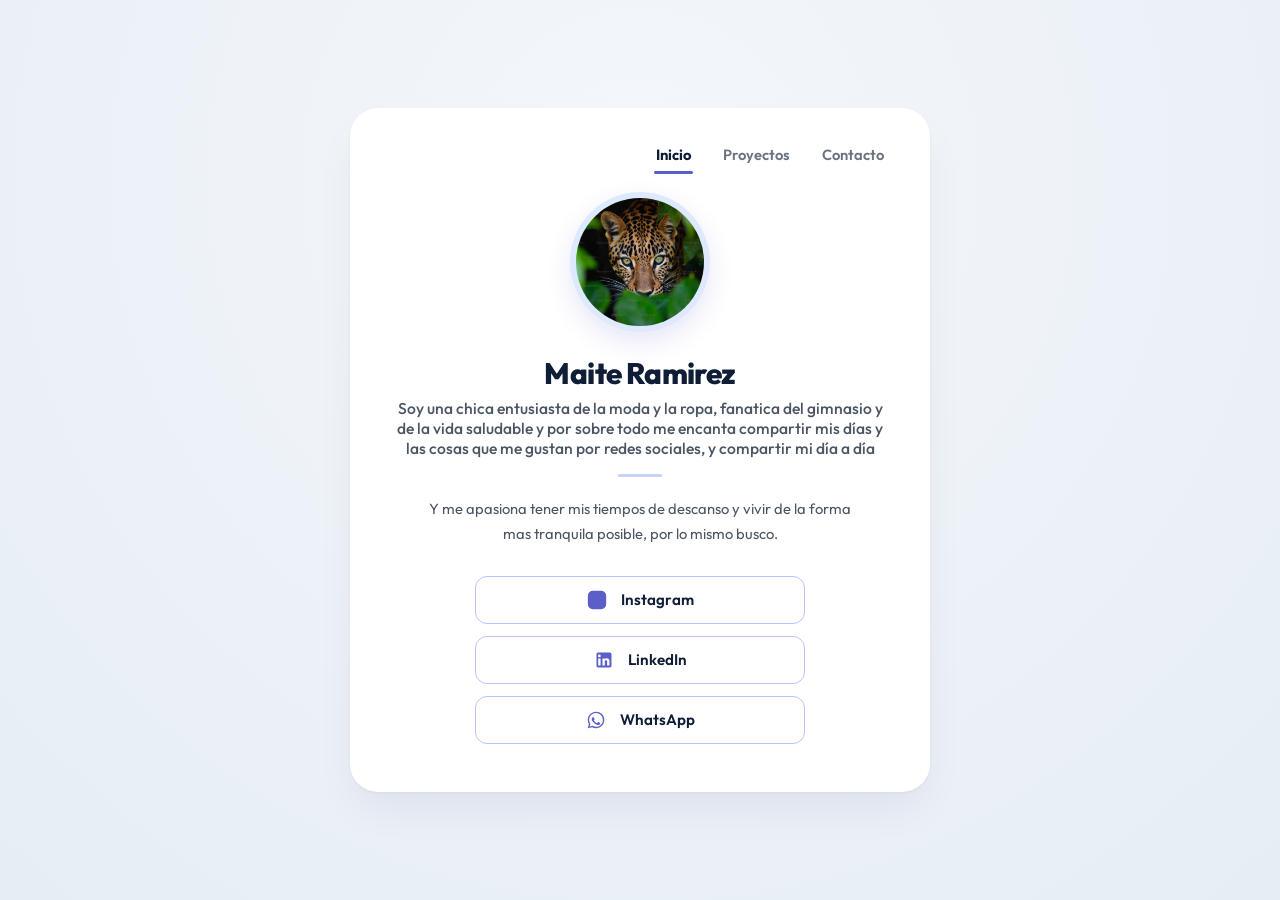
==== index.html @ 75ea94f2 "avance 1 de septiembre" ====
<!DOCTYPE html>
<html lang="es">

<head>
    <meta charset="UTF-8">
    <meta name="viewport" content="width=device-width, initial-scale=1.0">
    <title>Maite Ramirez - Portafolio</title>
    <meta name="description"
        content="Portafolio personal de Carolina Torres - Product designer, IA Entusiast y Docente. Diseñando experiencias digitales útiles y humanas.">

    <!-- Tipografía Google Fonts (Outfit) -->
    <link rel="preconnect" href="https://fonts.googleapis.com">
    <link rel="preconnect" href="https://fonts.gstatic.com" crossorigin>
    <link href="https://fonts.googleapis.com/css2?family=Outfit:wght@400;500;600;700;800&display=swap" rel="stylesheet">

    <!-- Estilos CSS -->
    <link rel="stylesheet" href="css/style.css">
</head>

<body>

    <!-- TARJETA PRINCIPAL (CARD) -->
    <main class="card" id="main-card">

        <!-- NAVEGACIÓN SUPERIOR -->
        <header class="card-header">
            <nav aria-label="Navegación principal">
                <ul class="nav-menu">
                    <li class="nav-item">
                        <a href="index.html" class="nav-link active" aria-current="page">Inicio</a>
                    </li>
                    <li class="nav-item">
                        <a href="proyectos.html" class="nav-link">Proyectos</a>
                    </li>
                    <li class="nav-item">
                        <a href="contacto.html" class="nav-link">Contacto</a>
                    </li>
                </ul>
            </nav>
        </header>

        <!-- SECCIÓN DE PERFIL -->
        <section class="profile-section">
            <!-- Imagen circular con halo de luz -->
            <div class="avatar-wrapper">
                <img src="img/foto.avif" alt="Fotografía de perfil de Carolina Torres" class="avatar-img">
            </div>

            <!-- Información personal -->
            <h1 class="profile-name">Maite Ramirez</h1>
            <p class="profile-role">Soy una chica entusiasta de la moda y la ropa, fanatica del gimnasio y de la vida
                saludable y por sobre todo me encanta compartir mis días y las cosas que me gustan por redes sociales, y
                compartir mi día a día</p>

            <!-- Línea decorativa -->
            <hr class="divider">

            <!-- Biografía -->
            <p class="profile-bio">
                Y me apasiona tener mis tiempos de descanso y vivir de la forma mas tranquila posible, por lo mismo
                busco.
            </p>
        </section>

        <!-- SECCIÓN DE ENLACES / REDES SOCIALES -->
        <section class="social-section" aria-label="Redes sociales y contacto">
            <div class="social-links">
                <!-- Instagram -->
                <a href="https://instagram.com" target="_blank" rel="noopener noreferrer" class="social-btn"
                    id="btn-instagram">
                    <svg class="social-icon" viewBox="0 0 24 24" fill="none" stroke="currentColor" stroke-width="2"
                        stroke-linecap="round" stroke-linejoin="round" aria-hidden="true">
                        <rect width="20" height="20" x="2" y="2" rx="5" ry="5"></rect>
                        <path d="M16 11.37A4 4 0 1 1 12.63 8 4 4 0 0 1 16 11.37z"></path>
                        <line x1="17.5" x2="17.51" y1="6.5" y2="6.5"></line>
                    </svg>
                    <span>Instagram</span>
                </a>

                <!-- LinkedIn -->
                <a href="https://linkedin.com" target="_blank" rel="noopener noreferrer" class="social-btn"
                    id="btn-linkedin">
                    <svg class="social-icon" viewBox="0 0 24 24" fill="currentColor" aria-hidden="true">
                        <path
                            d="M19 3a2 2 0 0 1 2 2v14a2 2 0 0 1-2 2H5a2 2 0 0 1-2-2V5a2 2 0 0 1 2-2h14m-.5 15.5v-5.3a3.26 3.26 0 0 0-3.26-3.26c-.85 0-1.84.52-2.28 1.3v-1.11h-2.79v8.37h2.79v-4.93c0-.77.62-1.4 1.39-1.4a1.4 1.4 0 0 1 1.4 1.4v4.93h2.75M6.46 8.76a1.64 1.64 0 1 0-.02-3.28 1.64 1.64 0 0 0 .02 3.28m1.4 9.74v-8.37H5.06v8.37h2.8z">
                        </path>
                    </svg>
                    <span>LinkedIn</span>
                </a>

                <!-- WhatsApp -->
                <a href="https://whatsapp.com" target="_blank" rel="noopener noreferrer" class="social-btn"
                    id="btn-whatsapp">
                    <svg class="social-icon" viewBox="0 0 24 24" fill="currentColor" aria-hidden="true">
                        <path
                            d="M12.04 2c-5.46 0-9.91 4.45-9.91 9.91 0 1.75.46 3.45 1.32 4.95L2.05 22l5.25-1.38c1.45.79 3.08 1.21 4.74 1.21 5.46 0 9.91-4.45 9.91-9.91 0-2.65-1.03-5.14-2.9-7.01A9.816 9.816 0 0 0 12.04 2m.01 1.67c2.2 0 4.26.86 5.82 2.42a8.225 8.225 0 0 1 2.41 5.83c0 4.54-3.7 8.24-8.24 8.24-1.48 0-2.93-.4-4.2-1.15l-.3-.18-3.12.82.83-3.04-.2-.31a8.196 8.196 0 0 1-1.26-4.38c0-4.54 3.7-8.24 8.24-8.24m4.52 11.66c-.25-.13-1.47-.72-1.7-.81-.23-.08-.39-.13-.56.13-.17.25-.64.81-.79.97-.14.17-.29.19-.54.06-.25-.13-1.06-.39-2.03-1.25-.75-.67-1.26-1.5-1.41-1.75-.14-.25-.02-.39.11-.51.11-.11.25-.29.37-.44.13-.14.17-.25.25-.42.08-.17.04-.31-.02-.44-.06-.13-.56-1.35-.77-1.85-.2-.49-.41-.42-.56-.43h-.48c-.17 0-.44.06-.67.31-.23.25-.87.85-.87 2.08 0 1.23.89 2.42 1.02 2.59.13.17 1.77 2.7 4.28 3.79.6.26 1.07.41 1.43.53.6.19 1.15.16 1.58.1.48-.07 1.47-.6 1.68-1.18.21-.58.21-1.07.15-1.18-.06-.12-.22-.19-.47-.32">
                        </path>
                    </svg>
                    <span>WhatsApp</span>
                </a>
            </div>
        </section>

    </main>

</body>

</html>
---- css/style.css ----
/* ==========================================================================
   1. VARIABLES & RESET GENERAL
   ========================================================================== */
:root {
    --bg-page: #eef2f7;
    --bg-card: #ffffff;
    --text-primary: #0f1e36;
    --text-secondary: #4b5563;
    --text-muted: #6b7280;
    --accent-color: #5b5fc7;
    --accent-light: #c7d2fe;
    --accent-glow: #e0e7ff;
    --accent-hover: #4338ca;
    --btn-border: #b8c4f7;
    --btn-hover-bg: #f5f7ff;
    --shadow-card: 0 20px 45px -10px rgba(15, 30, 65, 0.08), 0 1px 3px rgba(0, 0, 0, 0.04);
    --shadow-btn-hover: 0 8px 18px rgba(91, 95, 199, 0.16);
    --font-family: 'Outfit', 'Inter', system-ui, -apple-system, sans-serif;
    --transition: all 0.25s cubic-bezier(0.16, 1, 0.3, 1);
}

* {
    margin: 0;
    padding: 0;
    box-sizing: border-box;
}

body {
    font-family: var(--font-family);
    background-color: var(--bg-page);
    background: radial-gradient(circle at 50% 20%, #f4f7fb 0%, #e6edf5 100%);
    color: var(--text-primary);
    min-height: 100vh;
    display: flex;
    justify-content: center;
    align-items: center;
    padding: 30px 16px;
    -webkit-font-smoothing: antialiased;
    -moz-osx-font-smoothing: grayscale;
}

/* ==========================================================================
   2. TARJETA PRINCIPAL (CARD)
   ========================================================================== */
.card {
    background-color: var(--bg-card);
    width: 92%;
    max-width: 580px;
    border-radius: 28px;
    box-shadow: var(--shadow-card);
    padding: 36px 44px 48px;
    text-align: center;
    position: relative;
    overflow: hidden;
}

/* ==========================================================================
   3. NAVEGACIÓN SUPERIOR
   ========================================================================== */
.card-header {
    margin-bottom: 24px;
}

.nav-menu {
    display: flex;
    justify-content: flex-end;
    align-items: center;
    gap: 28px;
    list-style: none;
}

.nav-item {
    display: inline-block;
}

.nav-link {
    text-decoration: none;
    color: var(--text-muted);
    font-size: 0.92rem;
    font-weight: 600;
    position: relative;
    padding: 4px 2px;
    transition: var(--transition);
}

.nav-link:hover {
    color: var(--text-primary);
}

.nav-link.active {
    color: var(--text-primary);
    font-weight: 700;
}

.nav-link.active::after {
    content: '';
    position: absolute;
    bottom: -6px;
    left: 0;
    right: 0;
    height: 3px;
    background-color: var(--accent-color);
    border-radius: 4px;
}

/* ==========================================================================
   4. PERFIL (AVATAR, NOMBRES Y BIOGRAFÍA)
   ========================================================================== */
.profile-section {
    display: flex;
    flex-direction: column;
    align-items: center;
}

/* Halo y contenedor circular para la foto */
.avatar-wrapper {
    width: 140px;
    height: 140px;
    border-radius: 50%;
    padding: 6px;
    background: linear-gradient(135deg, #dbeafe 0%, #e0e7ff 100%);
    box-shadow: 0 10px 25px rgba(91, 95, 199, 0.15);
    margin: 4px auto 22px;
    display: flex;
    align-items: center;
    justify-content: center;
    transition: var(--transition);
}

.avatar-wrapper:hover {
    transform: scale(1.03);
    box-shadow: 0 12px 30px rgba(91, 95, 199, 0.22);
}

.avatar-img {
    width: 100%;
    height: 100%;
    border-radius: 50%;
    object-fit: cover;
    display: block;
}

/* Títulos y jerarquía de texto */
.profile-name {
    font-size: 1.85rem;
    font-weight: 800;
    color: var(--text-primary);
    margin-bottom: 6px;
    letter-spacing: -0.02em;
}

.profile-role {
    font-size: 0.98rem;
    font-weight: 500;
    color: var(--text-secondary);
    margin-bottom: 16px;
}

/* Línea decorativa divisoria */
.divider {
    width: 44px;
    height: 3px;
    background-color: var(--accent-light);
    border: none;
    border-radius: 3px;
    margin: 0 auto 20px;
}

/* Biografía */
.profile-bio {
    font-size: 0.92rem;
    line-height: 1.65;
    color: var(--text-secondary);
    max-width: 430px;
    margin: 0 auto 30px;
}

/* ==========================================================================
   5. BOTONES DE REDES SOCIALES
   ========================================================================== */
.social-links {
    display: flex;
    flex-direction: column;
    gap: 12px;
    width: 100%;
    max-width: 330px;
    margin: 0 auto;
}

.social-btn {
    display: flex;
    align-items: center;
    justify-content: center;
    gap: 14px;
    width: 100%;
    padding: 13px 20px;
    background-color: var(--bg-card);
    border: 1.5px solid var(--btn-border);
    border-radius: 12px;
    color: var(--text-primary);
    text-decoration: none;
    font-size: 0.95rem;
    font-weight: 600;
    transition: var(--transition);
    cursor: pointer;
}

.social-icon {
    width: 20px;
    height: 20px;
    color: var(--accent-color);
    fill: currentColor;
    flex-shrink: 0;
    display: inline-flex;
    align-items: center;
    justify-content: center;
    transition: var(--transition);
}

.social-btn:hover {
    background-color: var(--btn-hover-bg);
    border-color: var(--accent-color);
    color: var(--accent-hover);
    transform: translateY(-2px);
    box-shadow: var(--shadow-btn-hover);
}

.social-btn:hover .social-icon {
    transform: scale(1.12);
}

.social-btn:active {
    transform: translateY(0);
}

/* ==========================================================================
   6. RESPONSIVE DESIGN (MÓVILES)
   ========================================================================== */
@media (max-width: 520px) {
    body {
        padding: 16px 12px;
    }

    .card {
        width: 100%;
        padding: 28px 20px 36px;
        border-radius: 22px;
    }

    .nav-menu {
        gap: 18px;
    }

    .nav-link {
        font-size: 0.88rem;
    }

    .avatar-wrapper {
        width: 120px;
        height: 120px;
        margin-bottom: 18px;
    }

    .profile-name {
        font-size: 1.6rem;
    }

    .profile-role {
        font-size: 0.9rem;
    }

    .profile-bio {
        font-size: 0.88rem;
        line-height: 1.55;
        margin-bottom: 24px;
    }

    .social-links {
        max-width: 100%;
    }

    .social-btn {
        padding: 12px 18px;
        font-size: 0.92rem;
    }
}
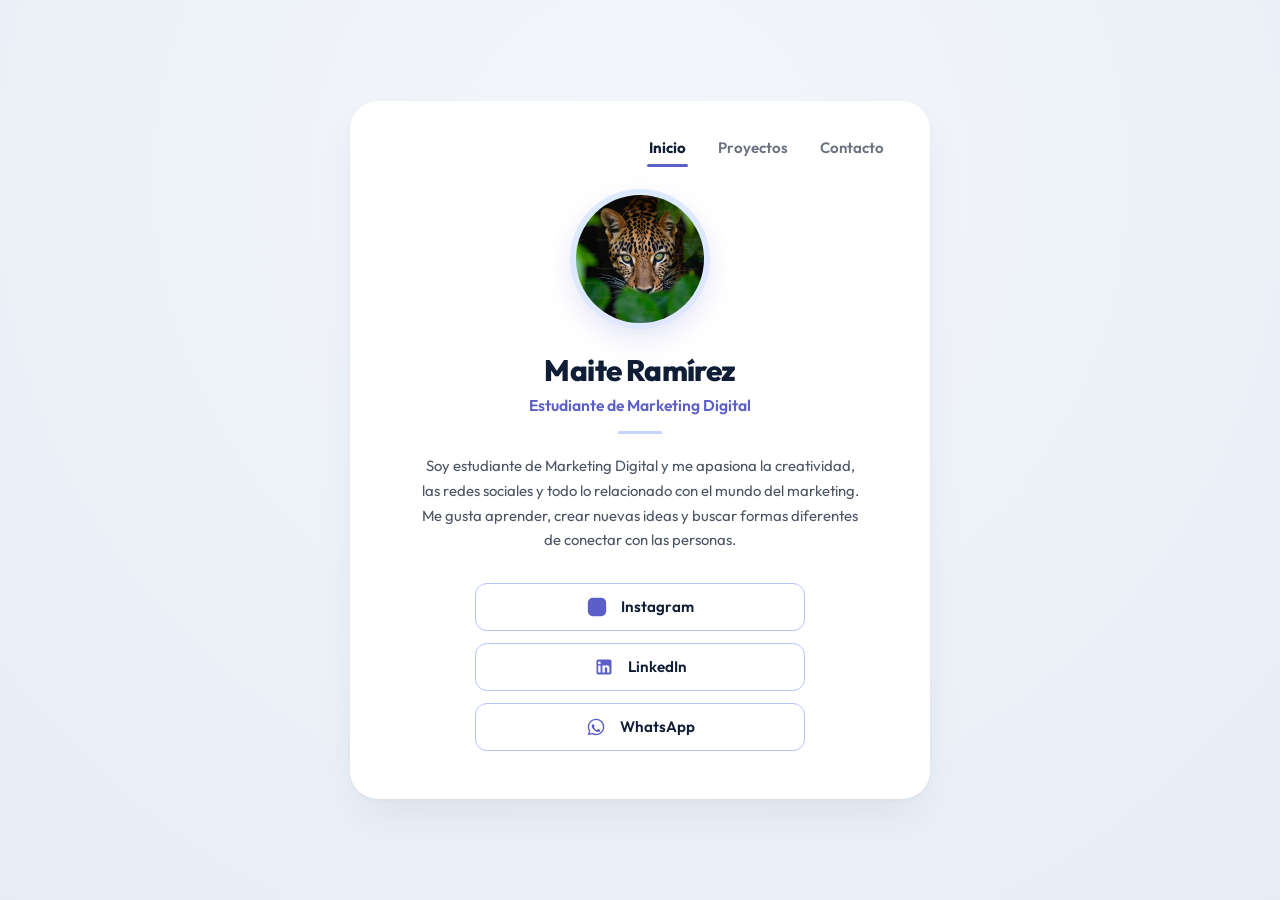
==== commit 14a94b9f: "actualizar imagen de proyecto" ====
--- a/index.html
+++ b/index.html
@@ -4,16 +4,16 @@
 <head>
     <meta charset="UTF-8">
     <meta name="viewport" content="width=device-width, initial-scale=1.0">
-    <title>Maite Ramirez - Portafolio</title>
+    <title>Maite Ramírez - Portafolio</title>
     <meta name="description"
-        content="Portafolio personal de Carolina Torres - Product designer, IA Entusiast y Docente. Diseñando experiencias digitales útiles y humanas.">
+        content="Portafolio personal de Maite Ramírez - Estudiante de Marketing Digital. Creatividad, redes sociales y estrategias de marketing digital.">
 
     <!-- Tipografía Google Fonts (Outfit) -->
     <link rel="preconnect" href="https://fonts.googleapis.com">
     <link rel="preconnect" href="https://fonts.gstatic.com" crossorigin>
     <link href="https://fonts.googleapis.com/css2?family=Outfit:wght@400;500;600;700;800&display=swap" rel="stylesheet">
 
-    <!-- Estilos CSS -->
+    <!-- Estilos CSS compartidos -->
     <link rel="stylesheet" href="css/style.css">
 </head>
 
@@ -22,7 +22,7 @@
     <!-- TARJETA PRINCIPAL (CARD) -->
     <main class="card" id="main-card">
 
-        <!-- NAVEGACIÓN SUPERIOR -->
+        <!-- NAVEGACIÓN SUPERIOR (Rutas relativas consistentes) -->
         <header class="card-header">
             <nav aria-label="Navegación principal">
                 <ul class="nav-menu">
@@ -40,34 +40,33 @@
         </header>
 
         <!-- SECCIÓN DE PERFIL -->
+        <!-- Solucionado con la guía de HTML/CSS: Estructura semántica de tarjeta de perfil -->
         <section class="profile-section">
             <!-- Imagen circular con halo de luz -->
             <div class="avatar-wrapper">
-                <img src="img/foto.avif" alt="Fotografía de perfil de Carolina Torres" class="avatar-img">
+                <img src="img/foto.avif" alt="Fotografía de perfil de Maite Ramírez" class="avatar-img">
             </div>
 
             <!-- Información personal -->
-            <h1 class="profile-name">Maite Ramirez</h1>
-            <p class="profile-role">Soy una chica entusiasta de la moda y la ropa, fanatica del gimnasio y de la vida
-                saludable y por sobre todo me encanta compartir mis días y las cosas que me gustan por redes sociales, y
-                compartir mi día a día</p>
+            <h1 class="profile-name">Maite Ramírez</h1>
+            <p class="profile-role">Estudiante de Marketing Digital</p>
 
             <!-- Línea decorativa -->
             <hr class="divider">
 
             <!-- Biografía -->
             <p class="profile-bio">
-                Y me apasiona tener mis tiempos de descanso y vivir de la forma mas tranquila posible, por lo mismo
-                busco.
+                Soy estudiante de Marketing Digital y me apasiona la creatividad, las redes sociales y todo lo relacionado con el mundo del marketing. Me gusta aprender, crear nuevas ideas y buscar formas diferentes de conectar con las personas.
             </p>
         </section>
 
         <!-- SECCIÓN DE ENLACES / REDES SOCIALES -->
+        <!-- Enlaces a redes sociales y plataformas de contacto -->
         <section class="social-section" aria-label="Redes sociales y contacto">
             <div class="social-links">
                 <!-- Instagram -->
-                <a href="https://instagram.com" target="_blank" rel="noopener noreferrer" class="social-btn"
-                    id="btn-instagram">
+                <a href="https://instagram.com/maiite.vrm" target="_blank" rel="noopener noreferrer" class="social-btn"
+                    id="btn-instagram" aria-label="Perfil de Instagram de Maite Ramírez">
                     <svg class="social-icon" viewBox="0 0 24 24" fill="none" stroke="currentColor" stroke-width="2"
                         stroke-linecap="round" stroke-linejoin="round" aria-hidden="true">
                         <rect width="20" height="20" x="2" y="2" rx="5" ry="5"></rect>
@@ -79,7 +78,7 @@
 
                 <!-- LinkedIn -->
                 <a href="https://linkedin.com" target="_blank" rel="noopener noreferrer" class="social-btn"
-                    id="btn-linkedin">
+                    id="btn-linkedin" aria-label="Perfil de LinkedIn">
                     <svg class="social-icon" viewBox="0 0 24 24" fill="currentColor" aria-hidden="true">
                         <path
                             d="M19 3a2 2 0 0 1 2 2v14a2 2 0 0 1-2 2H5a2 2 0 0 1-2-2V5a2 2 0 0 1 2-2h14m-.5 15.5v-5.3a3.26 3.26 0 0 0-3.26-3.26c-.85 0-1.84.52-2.28 1.3v-1.11h-2.79v8.37h2.79v-4.93c0-.77.62-1.4 1.39-1.4a1.4 1.4 0 0 1 1.4 1.4v4.93h2.75M6.46 8.76a1.64 1.64 0 1 0-.02-3.28 1.64 1.64 0 0 0 .02 3.28m1.4 9.74v-8.37H5.06v8.37h2.8z">
@@ -89,8 +88,8 @@
                 </a>
 
                 <!-- WhatsApp -->
-                <a href="https://whatsapp.com" target="_blank" rel="noopener noreferrer" class="social-btn"
-                    id="btn-whatsapp">
+                <a href="https://wa.me/?text=Hola%20Maite,%20vi%20tu%20portafolio" target="_blank" rel="noopener noreferrer" class="social-btn"
+                    id="btn-whatsapp" aria-label="Enviar mensaje por WhatsApp">
                     <svg class="social-icon" viewBox="0 0 24 24" fill="currentColor" aria-hidden="true">
                         <path
                             d="M12.04 2c-5.46 0-9.91 4.45-9.91 9.91 0 1.75.46 3.45 1.32 4.95L2.05 22l5.25-1.38c1.45.79 3.08 1.21 4.74 1.21 5.46 0 9.91-4.45 9.91-9.91 0-2.65-1.03-5.14-2.9-7.01A9.816 9.816 0 0 0 12.04 2m.01 1.67c2.2 0 4.26.86 5.82 2.42a8.225 8.225 0 0 1 2.41 5.83c0 4.54-3.7 8.24-8.24 8.24-1.48 0-2.93-.4-4.2-1.15l-.3-.18-3.12.82.83-3.04-.2-.31a8.196 8.196 0 0 1-1.26-4.38c0-4.54 3.7-8.24 8.24-8.24m4.52 11.66c-.25-.13-1.47-.72-1.7-.81-.23-.08-.39-.13-.56.13-.17.25-.64.81-.79.97-.14.17-.29.19-.54.06-.25-.13-1.06-.39-2.03-1.25-.75-.67-1.26-1.5-1.41-1.75-.14-.25-.02-.39.11-.51.11-.11.25-.29.37-.44.13-.14.17-.25.25-.42.08-.17.04-.31-.02-.44-.06-.13-.56-1.35-.77-1.85-.2-.49-.41-.42-.56-.43h-.48c-.17 0-.44.06-.67.31-.23.25-.87.85-.87 2.08 0 1.23.89 2.42 1.02 2.59.13.17 1.77 2.7 4.28 3.79.6.26 1.07.41 1.43.53.6.19 1.15.16 1.58.1.48-.07 1.47-.6 1.68-1.18.21-.58.21-1.07.15-1.18-.06-.12-.22-.19-.47-.32">
--- a/css/style.css
+++ b/css/style.css
@@ -2,8 +2,10 @@
    1. VARIABLES & RESET GENERAL
    ========================================================================== */
 :root {
+    /* Regla 60-30-10: 60% tonos de fondo/tarjeta, 30% textos/estructuras, 10% color de acento */
     --bg-page: #eef2f7;
     --bg-card: #ffffff;
+    --bg-card-alt: #f6f7fd;
     --text-primary: #0f1e36;
     --text-secondary: #4b5563;
     --text-muted: #6b7280;
@@ -13,8 +15,11 @@
     --accent-hover: #4338ca;
     --btn-border: #b8c4f7;
     --btn-hover-bg: #f5f7ff;
+    --input-border: #e2e8f0;
+    --border-light: #f0f3f8;
     --shadow-card: 0 20px 45px -10px rgba(15, 30, 65, 0.08), 0 1px 3px rgba(0, 0, 0, 0.04);
     --shadow-btn-hover: 0 8px 18px rgba(91, 95, 199, 0.16);
+    --shadow-btn-submit: 0 6px 18px rgba(91, 95, 199, 0.28);
     --font-family: 'Outfit', 'Inter', system-ui, -apple-system, sans-serif;
     --transition: all 0.25s cubic-bezier(0.16, 1, 0.3, 1);
 }
@@ -34,13 +39,13 @@
     display: flex;
     justify-content: center;
     align-items: center;
-    padding: 30px 16px;
+    padding: 40px 16px;
     -webkit-font-smoothing: antialiased;
     -moz-osx-font-smoothing: grayscale;
 }
 
 /* ==========================================================================
-   2. TARJETA PRINCIPAL (CARD)
+   2. TARJETA PRINCIPAL (CARD BASE Y VARIANTES)
    ========================================================================== */
 .card {
     background-color: var(--bg-card);
@@ -49,16 +54,22 @@
     border-radius: 28px;
     box-shadow: var(--shadow-card);
     padding: 36px 44px 48px;
-    text-align: center;
     position: relative;
     overflow: hidden;
+    transition: var(--transition);
+}
+
+/* Tarjeta expandida para proyectos y contacto */
+.card-large {
+    max-width: 820px;
+    padding: 40px 50px 48px;
 }
 
 /* ==========================================================================
    3. NAVEGACIÓN SUPERIOR
    ========================================================================== */
 .card-header {
-    margin-bottom: 24px;
+    margin-bottom: 28px;
 }
 
 .nav-menu {
@@ -76,7 +87,7 @@
 .nav-link {
     text-decoration: none;
     color: var(--text-muted);
-    font-size: 0.92rem;
+    font-size: 0.94rem;
     font-weight: 600;
     position: relative;
     padding: 4px 2px;
@@ -104,12 +115,45 @@
 }
 
 /* ==========================================================================
-   4. PERFIL (AVATAR, NOMBRES Y BIOGRAFÍA)
+   4. ENCABEZADOS DE SECCIÓN (PROYECTOS Y CONTACTO)
+   ========================================================================== */
+.section-header {
+    text-align: left;
+    margin-bottom: 28px;
+}
+
+.section-title {
+    font-size: 2.1rem;
+    font-weight: 800;
+    color: var(--text-primary);
+    letter-spacing: -0.02em;
+    line-height: 1.15;
+    margin-bottom: 6px;
+}
+
+.title-accent-bar {
+    width: 32px;
+    height: 3.5px;
+    background-color: var(--accent-color);
+    border-radius: 3px;
+    margin-bottom: 14px;
+}
+
+.section-subtitle {
+    font-size: 0.96rem;
+    color: var(--text-secondary);
+    font-weight: 400;
+    line-height: 1.5;
+}
+
+/* ==========================================================================
+   5. PÁGINA DE INICIO: PERFIL Y REDES SOCIALES
    ========================================================================== */
 .profile-section {
     display: flex;
     flex-direction: column;
     align-items: center;
+    text-align: center;
 }
 
 /* Halo y contenedor circular para la foto */
@@ -140,7 +184,7 @@
     display: block;
 }
 
-/* Títulos y jerarquía de texto */
+/* Nombres y biografía */
 .profile-name {
     font-size: 1.85rem;
     font-weight: 800;
@@ -151,12 +195,11 @@
 
 .profile-role {
     font-size: 0.98rem;
-    font-weight: 500;
-    color: var(--text-secondary);
+    font-weight: 600;
+    color: var(--accent-color);
     margin-bottom: 16px;
 }
 
-/* Línea decorativa divisoria */
 .divider {
     width: 44px;
     height: 3px;
@@ -166,18 +209,15 @@
     margin: 0 auto 20px;
 }
 
-/* Biografía */
 .profile-bio {
-    font-size: 0.92rem;
+    font-size: 0.93rem;
     line-height: 1.65;
     color: var(--text-secondary);
-    max-width: 430px;
+    max-width: 440px;
     margin: 0 auto 30px;
 }
 
-/* ==========================================================================
-   5. BOTONES DE REDES SOCIALES
-   ========================================================================== */
+/* Botones de redes sociales */
 .social-links {
     display: flex;
     flex-direction: column;
@@ -234,19 +274,342 @@
 }
 
 /* ==========================================================================
-   6. RESPONSIVE DESIGN (MÓVILES)
-   ========================================================================== */
-@media (max-width: 520px) {
+   6. PÁGINA DE PROYECTOS (LISTA DE PROYECTOS DESTACADOS)
+   ========================================================================== */
+.projects-list {
+    display: flex;
+    flex-direction: column;
+}
+
+.project-item {
+    display: flex;
+    align-items: center;
+    justify-content: space-between;
+    gap: 36px;
+    padding: 28px 0;
+    border-top: 1px solid var(--border-light);
+    text-align: left;
+}
+
+.project-item:first-child {
+    border-top: none;
+    padding-top: 8px;
+}
+
+.project-item:last-child {
+    padding-bottom: 8px;
+}
+
+.project-content {
+    flex: 1;
+}
+
+.project-title {
+    font-size: 1.18rem;
+    font-weight: 700;
+    color: var(--text-primary);
+    margin-bottom: 8px;
+    letter-spacing: -0.01em;
+}
+
+.project-desc {
+    font-size: 0.91rem;
+    line-height: 1.6;
+    color: var(--text-secondary);
+    margin-bottom: 16px;
+}
+
+.project-link {
+    display: inline-flex;
+    align-items: center;
+    gap: 6px;
+    color: var(--accent-color);
+    text-decoration: none;
+    font-size: 0.92rem;
+    font-weight: 600;
+    transition: var(--transition);
+}
+
+.project-link .arrow-icon {
+    font-size: 1.05rem;
+    transition: transform 0.2s ease;
+    display: inline-block;
+}
+
+.project-link:hover {
+    color: var(--accent-hover);
+}
+
+.project-link:hover .arrow-icon {
+    transform: translateX(4px);
+}
+
+.project-media {
+    width: 230px;
+    height: 145px;
+    flex-shrink: 0;
+    border-radius: 14px;
+    overflow: hidden;
+    background-color: var(--bg-card-alt);
+    box-shadow: 0 4px 14px rgba(15, 30, 65, 0.05);
+}
+
+.project-img {
+    width: 100%;
+    height: 100%;
+    object-fit: cover;
+    display: block;
+    transition: transform 0.35s ease;
+}
+
+.project-item:hover .project-img {
+    transform: scale(1.05);
+}
+
+/* ==========================================================================
+   7. PÁGINA DE CONTACTO (FORMULARIO E INFORMACIÓN)
+   ========================================================================== */
+.contact-layout {
+    display: grid;
+    grid-template-columns: 1.15fr 0.85fr;
+    gap: 40px;
+    align-items: start;
+    text-align: left;
+}
+
+.contact-intro {
+    font-size: 0.92rem;
+    line-height: 1.6;
+    color: var(--text-secondary);
+    margin-bottom: 22px;
+}
+
+/* Formulario de contacto */
+.contact-form {
+    display: flex;
+    flex-direction: column;
+    gap: 16px;
+}
+
+.form-group {
+    display: flex;
+    flex-direction: column;
+    gap: 6px;
+}
+
+.form-label {
+    font-size: 0.88rem;
+    font-weight: 600;
+    color: var(--text-primary);
+}
+
+.form-input,
+.form-textarea {
+    width: 100%;
+    padding: 12px 16px;
+    border: 1.5px solid var(--input-border);
+    border-radius: 12px;
+    font-family: var(--font-family);
+    font-size: 0.92rem;
+    color: var(--text-primary);
+    background-color: #fafbfc;
+    transition: var(--transition);
+    outline: none;
+}
+
+.form-input::placeholder,
+.form-textarea::placeholder {
+    color: #9ca3af;
+}
+
+.form-input:focus,
+.form-textarea:focus {
+    border-color: var(--accent-color);
+    background-color: #ffffff;
+    box-shadow: 0 0 0 3.5px rgba(91, 95, 199, 0.14);
+}
+
+.form-textarea {
+    resize: vertical;
+    min-height: 95px;
+    line-height: 1.5;
+}
+
+.btn-submit {
+    display: flex;
+    align-items: center;
+    justify-content: center;
+    gap: 10px;
+    width: 100%;
+    padding: 13px 22px;
+    margin-top: 4px;
+    background-color: var(--accent-color);
+    color: #ffffff;
+    border: none;
+    border-radius: 12px;
+    font-family: var(--font-family);
+    font-size: 0.95rem;
+    font-weight: 600;
+    cursor: pointer;
+    transition: var(--transition);
+    box-shadow: var(--shadow-btn-submit);
+}
+
+.btn-submit .btn-icon {
+    width: 18px;
+    height: 18px;
+    fill: currentColor;
+}
+
+.btn-submit:hover {
+    background-color: var(--accent-hover);
+    transform: translateY(-2px);
+    box-shadow: 0 10px 22px rgba(91, 95, 199, 0.35);
+}
+
+.btn-submit:active {
+    transform: translateY(0);
+}
+
+/* Columna lateral de información */
+.contact-sidebar {
+    display: flex;
+    flex-direction: column;
+    gap: 20px;
+    align-items: center;
+}
+
+.contact-illus-wrapper {
+    width: 100%;
+    display: flex;
+    justify-content: center;
+    align-items: center;
+    padding: 10px 0;
+}
+
+.contact-illus-img {
+    max-width: 190px;
+    height: auto;
+    object-fit: contain;
+    filter: drop-shadow(0 10px 20px rgba(91, 95, 199, 0.12));
+    transition: var(--transition);
+}
+
+.contact-illus-wrapper:hover .contact-illus-img {
+    transform: translateY(-4px) scale(1.02);
+}
+
+/* Tarjeta de email alternativa */
+.contact-info-card {
+    background-color: var(--bg-card-alt);
+    border-radius: 18px;
+    padding: 18px 20px;
+    width: 100%;
+    display: flex;
+    align-items: flex-start;
+    gap: 14px;
+    box-shadow: 0 2px 8px rgba(15, 30, 65, 0.03);
+}
+
+.info-card-icon-badge {
+    width: 42px;
+    height: 42px;
+    border-radius: 50%;
+    background-color: var(--accent-glow);
+    color: var(--accent-color);
+    display: flex;
+    align-items: center;
+    justify-content: center;
+    flex-shrink: 0;
+}
+
+.info-card-icon-badge svg {
+    width: 20px;
+    height: 20px;
+}
+
+.info-card-body {
+    flex: 1;
+}
+
+.info-card-title {
+    font-size: 0.88rem;
+    font-weight: 700;
+    color: var(--text-primary);
+    margin-bottom: 3px;
+}
+
+.info-card-email {
+    font-size: 0.90rem;
+    font-weight: 700;
+    color: var(--accent-color);
+    text-decoration: none;
+    word-break: break-all;
+    transition: var(--transition);
+}
+
+.info-card-email:hover {
+    color: var(--accent-hover);
+    text-decoration: underline;
+}
+
+.info-card-sub {
+    font-size: 0.80rem;
+    color: var(--text-muted);
+    margin-top: 8px;
+}
+
+/* ==========================================================================
+   8. RESPONSIVE DESIGN (TABLETS Y MÓVILES)
+   ========================================================================== */
+@media (max-width: 768px) {
     body {
-        padding: 16px 12px;
+        padding: 20px 12px;
     }
 
     .card {
         width: 100%;
-        padding: 28px 20px 36px;
-        border-radius: 22px;
-    }
-
+        padding: 30px 22px 38px;
+        border-radius: 24px;
+    }
+
+    .card-large {
+        padding: 30px 22px 38px;
+    }
+
+    .section-title {
+        font-size: 1.8rem;
+    }
+
+    /* Proyectos en móvil: imagen arriba o abajo */
+    .project-item {
+        flex-direction: column-reverse;
+        align-items: flex-start;
+        gap: 18px;
+        padding: 22px 0;
+    }
+
+    .project-media {
+        width: 100%;
+        height: 180px;
+    }
+
+    /* Contacto en móvil: 1 columna */
+    .contact-layout {
+        grid-template-columns: 1fr;
+        gap: 32px;
+    }
+
+    .contact-sidebar {
+        flex-direction: column-reverse;
+    }
+
+    .contact-illus-img {
+        max-width: 150px;
+    }
+}
+
+@media (max-width: 480px) {
     .nav-menu {
         gap: 18px;
     }
@@ -265,22 +628,11 @@
         font-size: 1.6rem;
     }
 
-    .profile-role {
-        font-size: 0.9rem;
-    }
-
     .profile-bio {
         font-size: 0.88rem;
-        line-height: 1.55;
-        margin-bottom: 24px;
     }
 
     .social-links {
         max-width: 100%;
     }
-
-    .social-btn {
-        padding: 12px 18px;
-        font-size: 0.92rem;
-    }
-}
+}
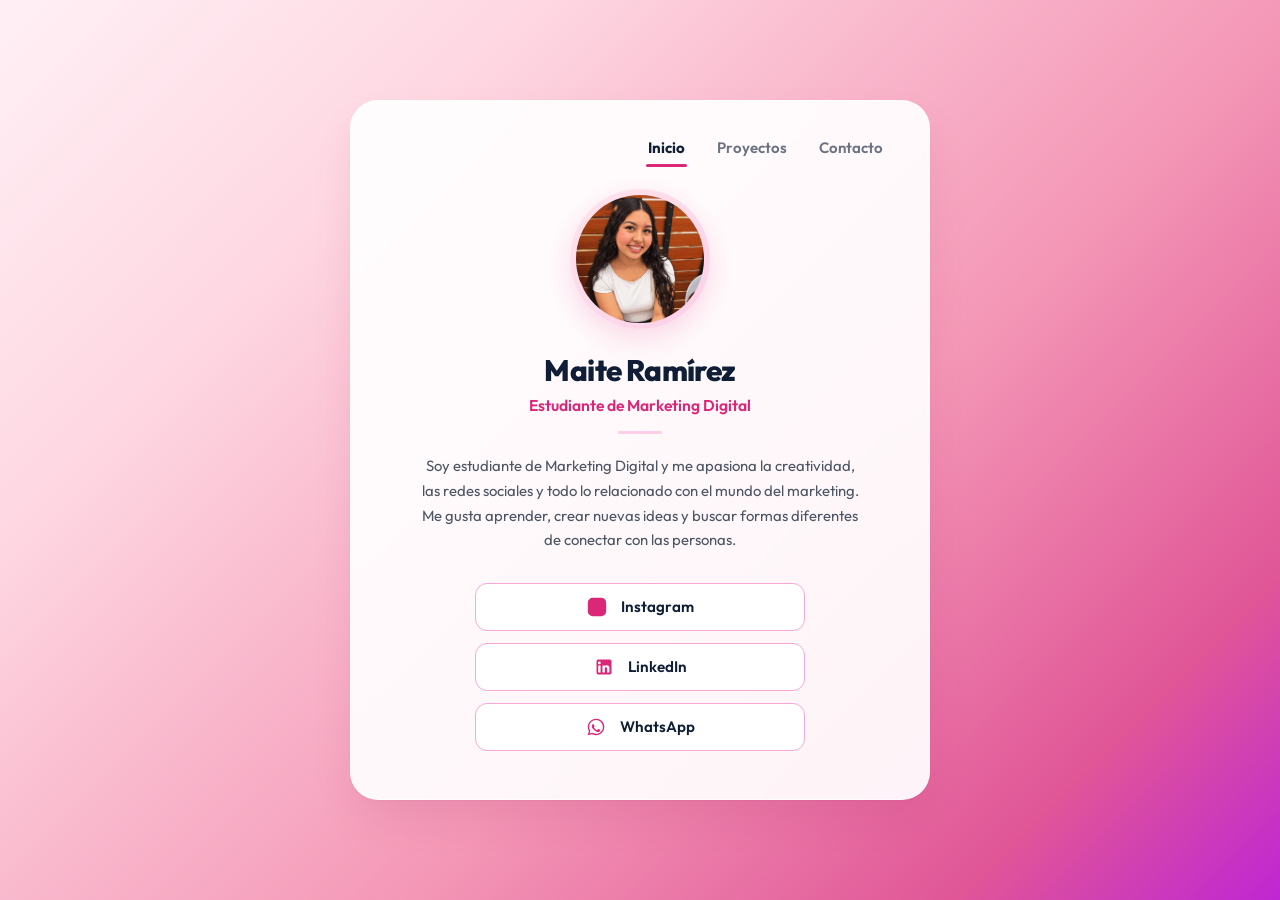
==== commit 76be7f37: "avance 16 de septiembre" ====
--- a/index.html
+++ b/index.html
@@ -15,15 +15,18 @@
 
     <!-- Estilos CSS compartidos -->
     <link rel="stylesheet" href="css/style.css">
+
+    <!-- Librería AOS (Animate On Scroll) CSS -->
+    <link rel="stylesheet" href="https://unpkg.com/aos@next/dist/aos.css">
 </head>
 
 <body>
 
     <!-- TARJETA PRINCIPAL (CARD) -->
-    <main class="card" id="main-card">
+    <main class="card" id="main-card" data-aos="fade-up" data-aos-duration="800">
 
         <!-- NAVEGACIÓN SUPERIOR (Rutas relativas consistentes) -->
-        <header class="card-header">
+        <header class="card-header" data-aos="fade-down" data-aos-duration="600" data-aos-delay="100">
             <nav aria-label="Navegación principal">
                 <ul class="nav-menu">
                     <li class="nav-item">
@@ -43,20 +46,22 @@
         <!-- Solucionado con la guía de HTML/CSS: Estructura semántica de tarjeta de perfil -->
         <section class="profile-section">
             <!-- Imagen circular con halo de luz -->
-            <div class="avatar-wrapper">
-                <img src="img/foto.avif" alt="Fotografía de perfil de Maite Ramírez" class="avatar-img">
+            <div class="avatar-wrapper" data-aos="zoom-in" data-aos-duration="800" data-aos-delay="150">
+                <img src="img/Foto maite.jpeg" alt="Fotografía de perfil de Maite Ramírez" class="avatar-img">
             </div>
 
             <!-- Información personal -->
-            <h1 class="profile-name">Maite Ramírez</h1>
-            <p class="profile-role">Estudiante de Marketing Digital</p>
+            <h1 class="profile-name" data-aos="fade-up" data-aos-delay="250">Maite Ramírez</h1>
+            <p class="profile-role" data-aos="fade-up" data-aos-delay="300">Estudiante de Marketing Digital</p>
 
             <!-- Línea decorativa -->
-            <hr class="divider">
+            <hr class="divider" data-aos="zoom-in" data-aos-delay="350">
 
             <!-- Biografía -->
-            <p class="profile-bio">
-                Soy estudiante de Marketing Digital y me apasiona la creatividad, las redes sociales y todo lo relacionado con el mundo del marketing. Me gusta aprender, crear nuevas ideas y buscar formas diferentes de conectar con las personas.
+            <p class="profile-bio" data-aos="fade-up" data-aos-delay="400">
+                Soy estudiante de Marketing Digital y me apasiona la creatividad, las redes sociales y todo lo
+                relacionado con el mundo del marketing. Me gusta aprender, crear nuevas ideas y buscar formas diferentes
+                de conectar con las personas.
             </p>
         </section>
 
@@ -66,7 +71,8 @@
             <div class="social-links">
                 <!-- Instagram -->
                 <a href="https://instagram.com/maiite.vrm" target="_blank" rel="noopener noreferrer" class="social-btn"
-                    id="btn-instagram" aria-label="Perfil de Instagram de Maite Ramírez">
+                    id="btn-instagram" aria-label="Perfil de Instagram de Maite Ramírez" data-aos="fade-up"
+                    data-aos-delay="450">
                     <svg class="social-icon" viewBox="0 0 24 24" fill="none" stroke="currentColor" stroke-width="2"
                         stroke-linecap="round" stroke-linejoin="round" aria-hidden="true">
                         <rect width="20" height="20" x="2" y="2" rx="5" ry="5"></rect>
@@ -78,7 +84,7 @@
 
                 <!-- LinkedIn -->
                 <a href="https://linkedin.com" target="_blank" rel="noopener noreferrer" class="social-btn"
-                    id="btn-linkedin" aria-label="Perfil de LinkedIn">
+                    id="btn-linkedin" aria-label="Perfil de LinkedIn" data-aos="fade-up" data-aos-delay="550">
                     <svg class="social-icon" viewBox="0 0 24 24" fill="currentColor" aria-hidden="true">
                         <path
                             d="M19 3a2 2 0 0 1 2 2v14a2 2 0 0 1-2 2H5a2 2 0 0 1-2-2V5a2 2 0 0 1 2-2h14m-.5 15.5v-5.3a3.26 3.26 0 0 0-3.26-3.26c-.85 0-1.84.52-2.28 1.3v-1.11h-2.79v8.37h2.79v-4.93c0-.77.62-1.4 1.39-1.4a1.4 1.4 0 0 1 1.4 1.4v4.93h2.75M6.46 8.76a1.64 1.64 0 1 0-.02-3.28 1.64 1.64 0 0 0 .02 3.28m1.4 9.74v-8.37H5.06v8.37h2.8z">
@@ -88,8 +94,9 @@
                 </a>
 
                 <!-- WhatsApp -->
-                <a href="https://wa.me/?text=Hola%20Maite,%20vi%20tu%20portafolio" target="_blank" rel="noopener noreferrer" class="social-btn"
-                    id="btn-whatsapp" aria-label="Enviar mensaje por WhatsApp">
+                <a href="https://wa.me/?text=Hola%20Maite,%20vi%20tu%20portafolio" target="_blank"
+                    rel="noopener noreferrer" class="social-btn" id="btn-whatsapp"
+                    aria-label="Enviar mensaje por WhatsApp" data-aos="fade-up" data-aos-delay="650">
                     <svg class="social-icon" viewBox="0 0 24 24" fill="currentColor" aria-hidden="true">
                         <path
                             d="M12.04 2c-5.46 0-9.91 4.45-9.91 9.91 0 1.75.46 3.45 1.32 4.95L2.05 22l5.25-1.38c1.45.79 3.08 1.21 4.74 1.21 5.46 0 9.91-4.45 9.91-9.91 0-2.65-1.03-5.14-2.9-7.01A9.816 9.816 0 0 0 12.04 2m.01 1.67c2.2 0 4.26.86 5.82 2.42a8.225 8.225 0 0 1 2.41 5.83c0 4.54-3.7 8.24-8.24 8.24-1.48 0-2.93-.4-4.2-1.15l-.3-.18-3.12.82.83-3.04-.2-.31a8.196 8.196 0 0 1-1.26-4.38c0-4.54 3.7-8.24 8.24-8.24m4.52 11.66c-.25-.13-1.47-.72-1.7-.81-.23-.08-.39-.13-.56.13-.17.25-.64.81-.79.97-.14.17-.29.19-.54.06-.25-.13-1.06-.39-2.03-1.25-.75-.67-1.26-1.5-1.41-1.75-.14-.25-.02-.39.11-.51.11-.11.25-.29.37-.44.13-.14.17-.25.25-.42.08-.17.04-.31-.02-.44-.06-.13-.56-1.35-.77-1.85-.2-.49-.41-.42-.56-.43h-.48c-.17 0-.44.06-.67.31-.23.25-.87.85-.87 2.08 0 1.23.89 2.42 1.02 2.59.13.17 1.77 2.7 4.28 3.79.6.26 1.07.41 1.43.53.6.19 1.15.16 1.58.1.48-.07 1.47-.6 1.68-1.18.21-.58.21-1.07.15-1.18-.06-.12-.22-.19-.47-.32">
@@ -102,6 +109,16 @@
 
     </main>
 
+    <!-- Librería AOS (Animate On Scroll) JS -->
+    <script src="https://unpkg.com/aos@next/dist/aos.js"></script>
+    <script>
+        AOS.init({
+            duration: 800,
+            easing: 'ease-out-cubic',
+            once: true,
+            offset: 40
+        });
+    </script>
 </body>
 
 </html>
--- a/css/style.css
+++ b/css/style.css
@@ -9,17 +9,17 @@
     --text-primary: #0f1e36;
     --text-secondary: #4b5563;
     --text-muted: #6b7280;
-    --accent-color: #5b5fc7;
-    --accent-light: #c7d2fe;
-    --accent-glow: #e0e7ff;
-    --accent-hover: #4338ca;
-    --btn-border: #b8c4f7;
-    --btn-hover-bg: #f5f7ff;
+    --accent-color: #db2777;
+    --accent-light: #fbcfe8;
+    --accent-glow: #fdf2f8;
+    --accent-hover: #be185d;
+    --btn-border: #f9a8d4;
+    --btn-hover-bg: #fdf2f8;
     --input-border: #e2e8f0;
     --border-light: #f0f3f8;
-    --shadow-card: 0 20px 45px -10px rgba(15, 30, 65, 0.08), 0 1px 3px rgba(0, 0, 0, 0.04);
-    --shadow-btn-hover: 0 8px 18px rgba(91, 95, 199, 0.16);
-    --shadow-btn-submit: 0 6px 18px rgba(91, 95, 199, 0.28);
+    --shadow-card: 0 20px 45px -10px rgba(160, 30, 85, 0.15), 0 1px 3px rgba(0, 0, 0, 0.04);
+    --shadow-btn-hover: 0 8px 18px rgba(219, 39, 119, 0.16);
+    --shadow-btn-submit: 0 6px 18px rgba(219, 39, 119, 0.28);
     --font-family: 'Outfit', 'Inter', system-ui, -apple-system, sans-serif;
     --transition: all 0.25s cubic-bezier(0.16, 1, 0.3, 1);
 }
@@ -30,10 +30,17 @@
     box-sizing: border-box;
 }
 
+html,
+body {
+    overflow-x: hidden;
+}
+
 body {
     font-family: var(--font-family);
-    background-color: var(--bg-page);
-    background: radial-gradient(circle at 50% 20%, #f4f7fb 0%, #e6edf5 100%);
+    background: linear-gradient(135deg, #fff0f5 0%, #fed7e2 25%, #f497b6 60%, #e05697 85%, #c026d3 100%);
+    background-attachment: fixed;
+    background-size: cover;
+    background-repeat: no-repeat;
     color: var(--text-primary);
     min-height: 100vh;
     display: flex;
@@ -48,11 +55,14 @@
    2. TARJETA PRINCIPAL (CARD BASE Y VARIANTES)
    ========================================================================== */
 .card {
-    background-color: var(--bg-card);
+    background-color: rgba(255, 255, 255, 0.92);
+    backdrop-filter: blur(16px);
+    -webkit-backdrop-filter: blur(16px);
+    border: 1px solid rgba(255, 255, 255, 0.7);
     width: 92%;
     max-width: 580px;
     border-radius: 28px;
-    box-shadow: var(--shadow-card);
+    box-shadow: 0 20px 45px -10px rgba(160, 30, 85, 0.15), 0 1px 3px rgba(0, 0, 0, 0.04);
     padding: 36px 44px 48px;
     position: relative;
     overflow: hidden;
@@ -162,8 +172,8 @@
     height: 140px;
     border-radius: 50%;
     padding: 6px;
-    background: linear-gradient(135deg, #dbeafe 0%, #e0e7ff 100%);
-    box-shadow: 0 10px 25px rgba(91, 95, 199, 0.15);
+    background: linear-gradient(135deg, #ffe4ec 0%, #fbcfe8 100%);
+    box-shadow: 0 10px 25px rgba(219, 39, 119, 0.15);
     margin: 4px auto 22px;
     display: flex;
     align-items: center;
@@ -173,7 +183,7 @@
 
 .avatar-wrapper:hover {
     transform: scale(1.03);
-    box-shadow: 0 12px 30px rgba(91, 95, 199, 0.22);
+    box-shadow: 0 12px 30px rgba(219, 39, 119, 0.22);
 }
 
 .avatar-img {
@@ -426,7 +436,7 @@
 .form-textarea:focus {
     border-color: var(--accent-color);
     background-color: #ffffff;
-    box-shadow: 0 0 0 3.5px rgba(91, 95, 199, 0.14);
+    box-shadow: 0 0 0 3.5px rgba(219, 39, 119, 0.14);
 }
 
 .form-textarea {
@@ -464,7 +474,7 @@
 .btn-submit:hover {
     background-color: var(--accent-hover);
     transform: translateY(-2px);
-    box-shadow: 0 10px 22px rgba(91, 95, 199, 0.35);
+    box-shadow: 0 10px 22px rgba(219, 39, 119, 0.35);
 }
 
 .btn-submit:active {
@@ -491,7 +501,7 @@
     max-width: 190px;
     height: auto;
     object-fit: contain;
-    filter: drop-shadow(0 10px 20px rgba(91, 95, 199, 0.12));
+    filter: drop-shadow(0 10px 20px rgba(219, 39, 119, 0.12));
     transition: var(--transition);
 }
 
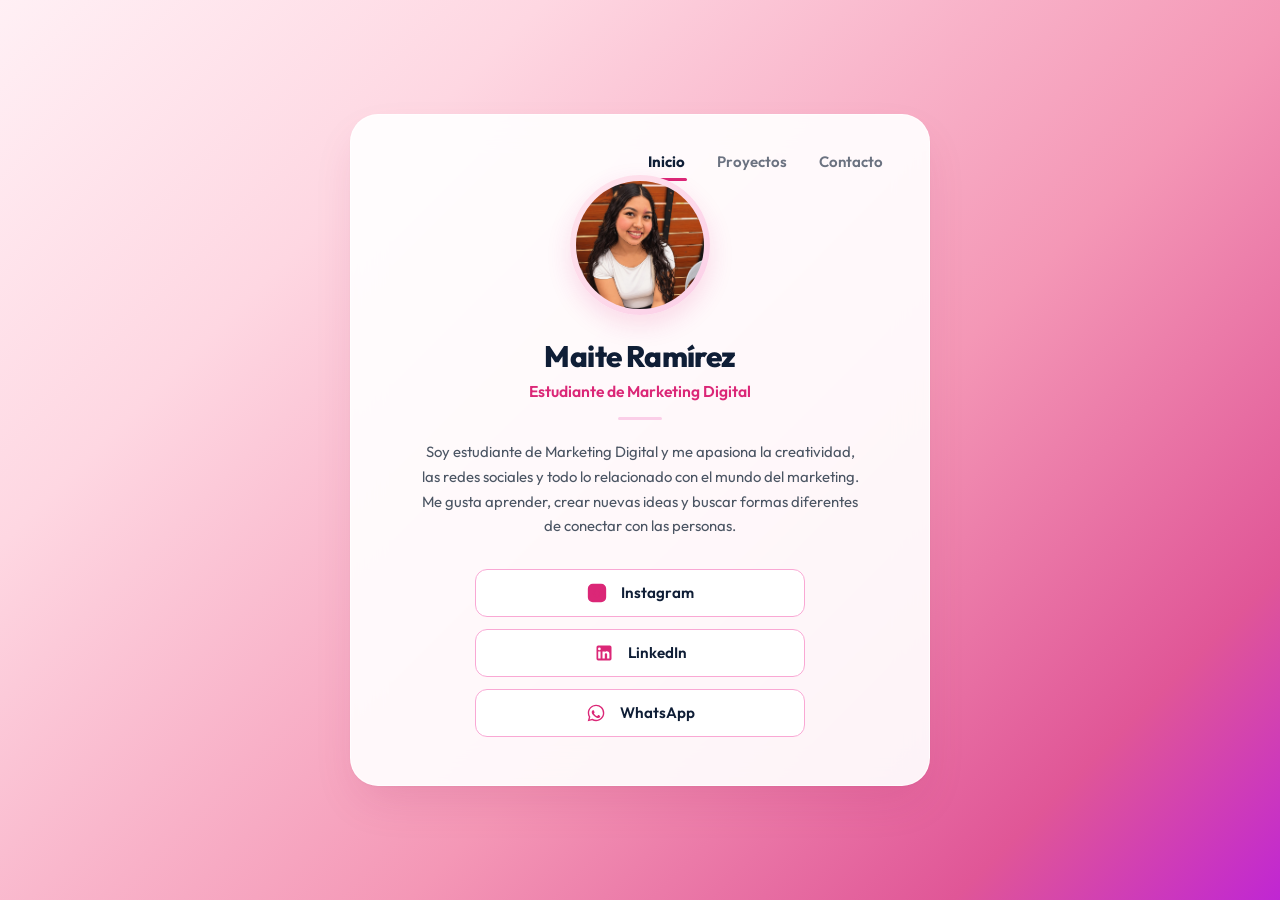
==== commit 1c38efc7: "avance 16 de septiembre" ====
--- a/index.html
+++ b/index.html
@@ -26,25 +26,24 @@
     <main class="card" id="main-card" data-aos="fade-up" data-aos-duration="800">
 
         <!-- NAVEGACIÓN SUPERIOR (Rutas relativas consistentes) -->
-        <header class="card-header" data-aos="fade-down" data-aos-duration="600" data-aos-delay="100">
-            <nav aria-label="Navegación principal">
-                <ul class="nav-menu">
-                    <li class="nav-item">
-                        <a href="index.html" class="nav-link active" aria-current="page">Inicio</a>
-                    </li>
-                    <li class="nav-item">
-                        <a href="proyectos.html" class="nav-link">Proyectos</a>
-                    </li>
-                    <li class="nav-item">
-                        <a href="contacto.html" class="nav-link">Contacto</a>
-                    </li>
-                </ul>
-            </nav>
-        </header>
+        <nav aria-label="Navegación principal" data-aos="fade-down" data-aos-duration="600" data-aos-delay="100">
+            <ul class="nav-menu">
+                <li class="nav-item">
+                    <a href="index.html" class="nav-link active" aria-current="page">Inicio</a>
+                </li>
+                <li class="nav-item">
+                    <a href="proyectos.html" class="nav-link">Proyectos</a>
+                </li>
+                <li class="nav-item">
+                    <a href="contacto.html" class="nav-link">Contacto</a>
+                </li>
+            </ul>
+        </nav>
+
 
         <!-- SECCIÓN DE PERFIL -->
         <!-- Solucionado con la guía de HTML/CSS: Estructura semántica de tarjeta de perfil -->
-        <section class="profile-section">
+        <header class="profile-section">
             <!-- Imagen circular con halo de luz -->
             <div class="avatar-wrapper" data-aos="zoom-in" data-aos-duration="800" data-aos-delay="150">
                 <img src="img/Foto maite.jpeg" alt="Fotografía de perfil de Maite Ramírez" class="avatar-img">
@@ -63,7 +62,7 @@
                 relacionado con el mundo del marketing. Me gusta aprender, crear nuevas ideas y buscar formas diferentes
                 de conectar con las personas.
             </p>
-        </section>
+        </header>
 
         <!-- SECCIÓN DE ENLACES / REDES SOCIALES -->
         <!-- Enlaces a redes sociales y plataformas de contacto -->
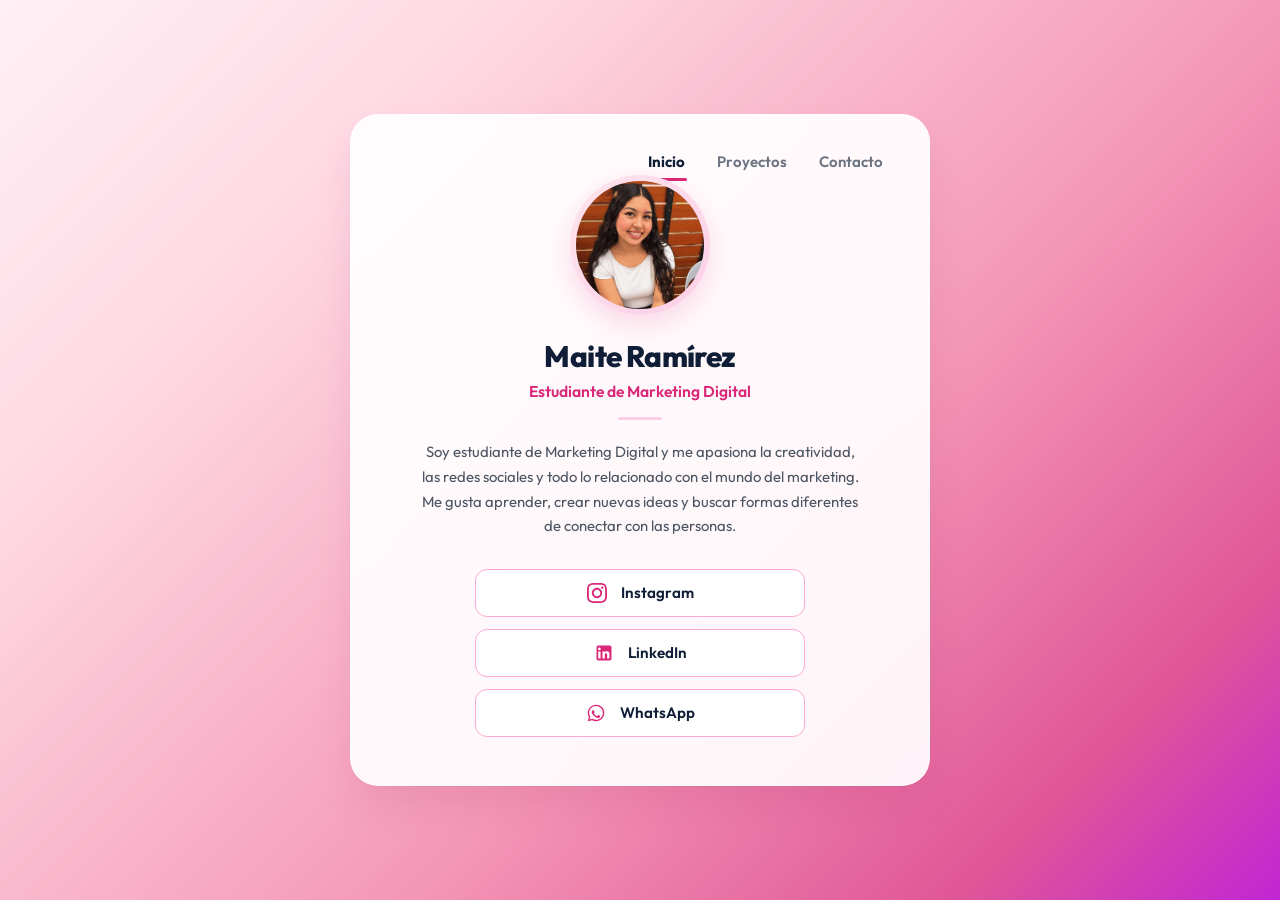
==== commit ab9b18bc: "avance 16 de septiembre" ====
--- a/index.html
+++ b/index.html
@@ -72,11 +72,10 @@
                 <a href="https://instagram.com/maiite.vrm" target="_blank" rel="noopener noreferrer" class="social-btn"
                     id="btn-instagram" aria-label="Perfil de Instagram de Maite Ramírez" data-aos="fade-up"
                     data-aos-delay="450">
-                    <svg class="social-icon" viewBox="0 0 24 24" fill="none" stroke="currentColor" stroke-width="2"
-                        stroke-linecap="round" stroke-linejoin="round" aria-hidden="true">
-                        <rect width="20" height="20" x="2" y="2" rx="5" ry="5"></rect>
-                        <path d="M16 11.37A4 4 0 1 1 12.63 8 4 4 0 0 1 16 11.37z"></path>
-                        <line x1="17.5" x2="17.51" y1="6.5" y2="6.5"></line>
+                    <svg class="social-icon" viewBox="0 0 24 24" fill="currentColor" aria-hidden="true">
+                        <path
+                            d="M12 2.163c3.204 0 3.584.012 4.85.07 3.252.148 4.771 1.691 4.919 4.919.058 1.265.069 1.645.069 4.849 0 3.205-.012 3.584-.069 4.849-.149 3.225-1.664 4.771-4.919 4.919-1.266.058-1.644.07-4.85.07-3.204 0-3.584-.012-4.849-.07-3.26-.149-4.771-1.699-4.919-4.92-.058-1.265-.07-1.644-.07-4.849 0-3.204.013-3.583.07-4.849.149-3.227 1.664-4.771 4.919-4.919 1.266-.057 1.645-.069 4.849-.069zm0-2.163c-3.259 0-3.667.014-4.947.072-4.358.2-6.78 2.618-6.98 6.98-.059 1.281-.073 1.689-.073 4.948 0 3.259.014 3.668.072 4.948.2 4.358 2.618 6.78 6.98 6.98 1.281.058 1.689.072 4.948.072 3.259 0 3.668-.014 4.948-.072 4.354-.2 6.782-2.618 6.979-6.98.059-1.28.073-1.689.073-4.948 0-3.259-.014-3.667-.072-4.947-.196-4.354-2.617-6.78-6.979-6.98-1.281-.059-1.69-.073-4.949-.073zm0 5.838c-3.403 0-6.162 2.759-6.162 6.162s2.759 6.163 6.162 6.163 6.162-2.759 6.162-6.163c0-3.403-2.759-6.162-6.162-6.162zm0 10.162c-2.209 0-4-1.79-4-4 0-2.209 1.791-4 4-4s4 1.791 4 4c0 2.21-1.791 4-4 4zm6.406-11.845c-.796 0-1.441.645-1.441 1.44s.645 1.44 1.441 1.44c.795 0 1.439-.645 1.439-1.44s-.644-1.44-1.439-1.44z">
+                        </path>
                     </svg>
                     <span>Instagram</span>
                 </a>
